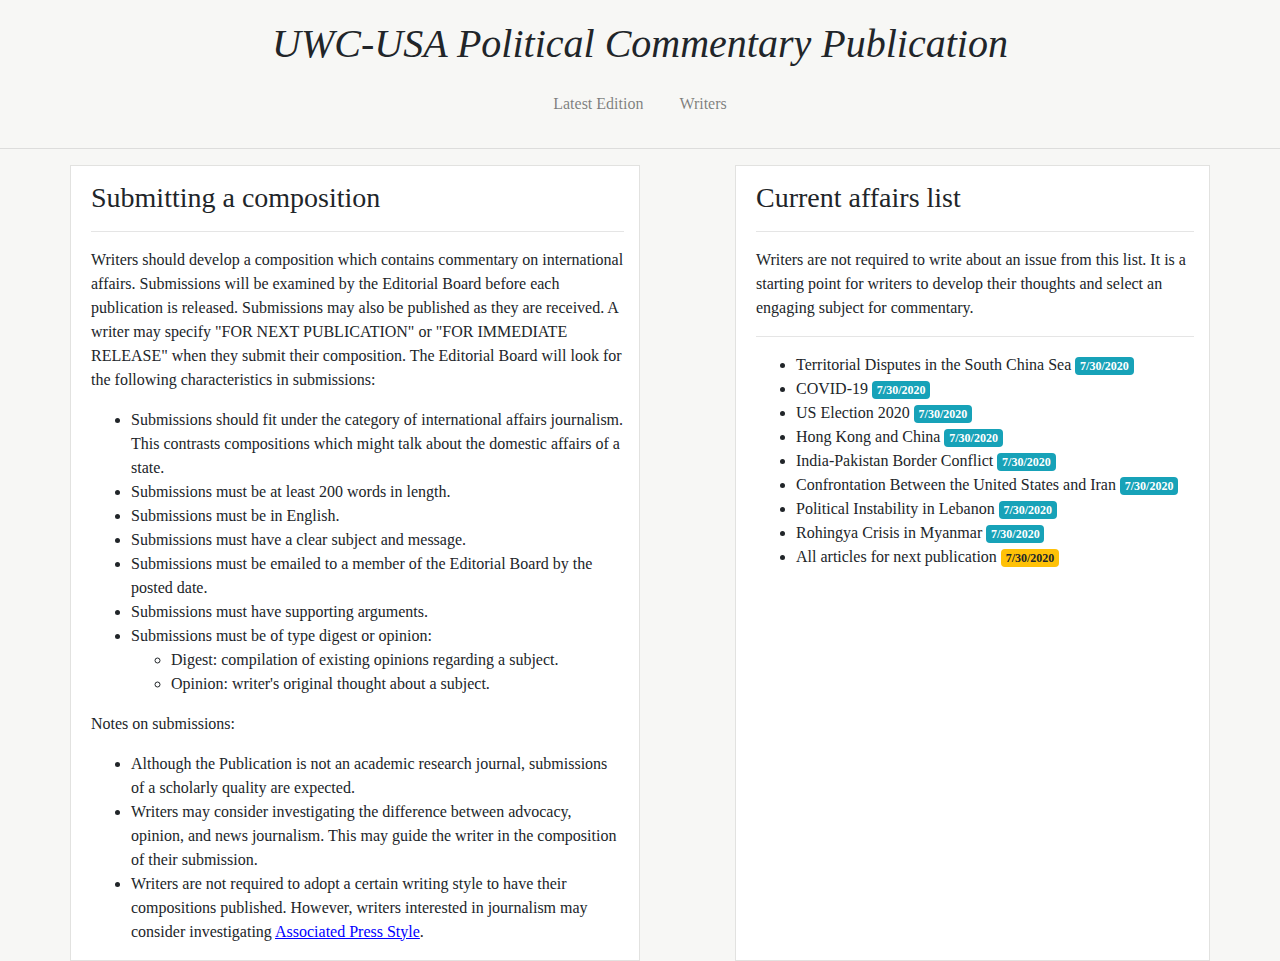
==== writers.html @ b9b09964 "first upload" ====
<html>
	<head>
		<!-- ©Nick Nazari 2020 -->
		<title>UWC-USA Political Commentary Publication</title>
		<link rel="stylesheet" href="https://stackpath.bootstrapcdn.com/bootstrap/4.3.1/css/bootstrap.min.css" integrity="sha384-ggOyR0iXCbMQv3Xipma34MD+dH/1fQ784/j6cY/iJTQUOhcWr7x9JvoRxT2MZw1T" crossorigin="anonymous">
		<script src="https://code.jquery.com/jquery-3.3.1.slim.min.js" integrity="sha384-q8i/X+965DzO0rT7abK41JStQIAqVgRVzpbzo5smXKp4YfRvH+8abtTE1Pi6jizo" crossorigin="anonymous"></script>
		<script src="https://cdnjs.cloudflare.com/ajax/libs/popper.js/1.14.7/umd/popper.min.js" integrity="sha384-UO2eT0CpHqdSJQ6hJty5KVphtPhzWj9WO1clHTMGa3JDZwrnQq4sF86dIHNDz0W1" crossorigin="anonymous"></script>
		<script src="https://stackpath.bootstrapcdn.com/bootstrap/4.3.1/js/bootstrap.min.js" integrity="sha384-JjSmVgyd0p3pXB1rRibZUAYoIIy6OrQ6VrjIEaFf/nJGzIxFDsf4x0xIM+B07jRM" crossorigin="anonymous"></script>
		<link rel="stylesheet" href="./pcp-style.css">
	</head>
	<body>
	<h1 id="site-title">UWC-USA Political Commentary Publication</h1>

	<nav class="navbar navbar-expand-sm navbar-light navbar-mod justify-content-center">
		<!--
		<a class="navbar-brand" href="#">
		UWC-USA Political Commentary Publication
		</a>
		-->
		<ul class="navbar-nav">
			<li class="nav-item">
				<a class="nav-link" href="./index.html">Latest Edition</a>
			</li>
			<!-- all editions button 
			<li class="nav-item dropdown">
				<a class="nav-link dropdown-toggle" href="#" id="navbardrop" data-toggle="dropdown">All Editions</a>
				<div class="dropdown-menu">
					<a class="dropdown-item" href="#">January 2020</a>
					<a class="dropdown-item" href="#">February 2020</a>
					<a class="dropdown-item" href="#">March 2020</a>
				</div>
			</li>
			-->
			<li class="nav-item">
				<a class="nav-link" href="./writers.html">Writers</a>
			</li>
			<!--
			<li class="nav-item">
				<a class="nav-link" href="./editorial_board.html">Editorial Board</a>
			</li>
			-->
		</ul>

	</nav>
	<hr>
	<!-- content -->
	<div class="container">
		<div class="row">
			<div class="col col-6 writers-col">
				<h3>Submitting a composition</h3>
				<hr>
				<p>
				Writers should develop a composition which contains commentary on international affairs. Submissions will be examined by the Editorial Board before each publication is released. Submissions may also be published as they are received. A writer may specify "FOR NEXT PUBLICATION" or "FOR IMMEDIATE RELEASE" when they submit their composition. The Editorial Board will look for the following characteristics in submissions:
				<ul>
					<li>Submissions should fit under the category of international affairs journalism. This contrasts compositions which might talk about the domestic affairs of a state.</li>
					<li>Submissions must be at least 200 words in length.</li>
					<li>Submissions must be in English.</li>
					<li>Submissions must have a clear subject and message.</li>
					<li>Submissions must be emailed to a member of the Editorial Board by the posted date.</li>
					<li>Submissions must have supporting arguments.</li>
					<li>Submissions must be of type digest or opinion:</li>
					<ul>
						<li>Digest: compilation of existing opinions regarding a subject.</li>
						<li>Opinion: writer's original thought about a subject.</li>
					</ul>
				</ul>
				</p>
				<p>
				Notes on submissions:
				<ul>
					<li>Although the Publication is not an academic research journal, submissions of a scholarly quality are expected.</li>
					<li>Writers may consider investigating the difference between advocacy, opinion, and news journalism. This may guide the writer in the composition of their submission.</li>
					<li>Writers are not required to adopt a certain writing style to have their compositions published. However, writers interested in journalism may consider investigating <a class="a-nonstandard" href="https://www.codot.gov/business/grants/safetygrants/documents/APStyleGuideCheatSheet.pdf">Associated Press Style</a>.</li>
				</p>
				
			</div>
			<div class="col col-1">
			</div>
			<div class="col col-5 writers-col">
				<h3>Current affairs list</h3>
				<hr>
				<p>Writers are not required to write about an issue from this list. It is a starting point for writers to develop their thoughts and select an engaging subject for commentary.
				<hr>
				<ul>
					<li>Territorial Disputes in the South China Sea <span class="badge badge-info">7/30/2020</span></li>
					<li>COVID-19 <span class="badge badge-info">7/30/2020</span></li>
					<li>US Election 2020 <span class="badge badge-info">7/30/2020</span></li>
					<li>Hong Kong and China <span class="badge badge-info">7/30/2020</span></li>
					<li>India-Pakistan Border Conflict <span class="badge badge-info">7/30/2020</span></li>
					<li>Confrontation Between the United States and Iran <span class="badge badge-info">7/30/2020</span></li>
					<li>Political Instability in Lebanon <span class="badge badge-info">7/30/2020</span></li>
					<li>Rohingya Crisis in Myanmar <span class="badge badge-info">7/30/2020</span></li>
					<li>All articles for next publication <span class="badge badge-warning">7/30/2020</span></li>
				</ul>
			</div>
		</div>
	</div>
	</body>
</html>
---- pcp-style.css ----
#site-title {
	margin-top: 20px;
	text-align: center;
	font-style: italic;
}

.navbar-mod {
	color: #ffffff;
}

.navbar-nav > li {
	padding-left: 10px;
	padding-right: 10px;
}

.article-container {
	background-color: #ffffff;
	padding: 15px;
	border: 1px solid #e2e2e0;
}

.article-col {
	background-color: #f7f7f5;
	margin: 10px 20px 10px 20px;
	border: 1px solid #e2e2e0;
	padding: 20px;
}

.writers-col {
	background-color: #ffffff;
	border: 1px solid #e2e2e0;
	padding-left: 20px;
	padding-top: 15px;
}

a {
	text-decoration: none;
	color: black;
}

.a-nonstandard {
	text-decoration: underline;
	color: blue;

}

.a-nonstandard:hover {
	text-decoration: none;
	color: blue;
}

a:hover {
	text-decoration: none;
	color: #484848;
}

body {
	font-family: "Times New Roman", Times, serif;
	background-color: #f7f7f5;
}

.badge {
	font-family: "Helvetica Neue";
}
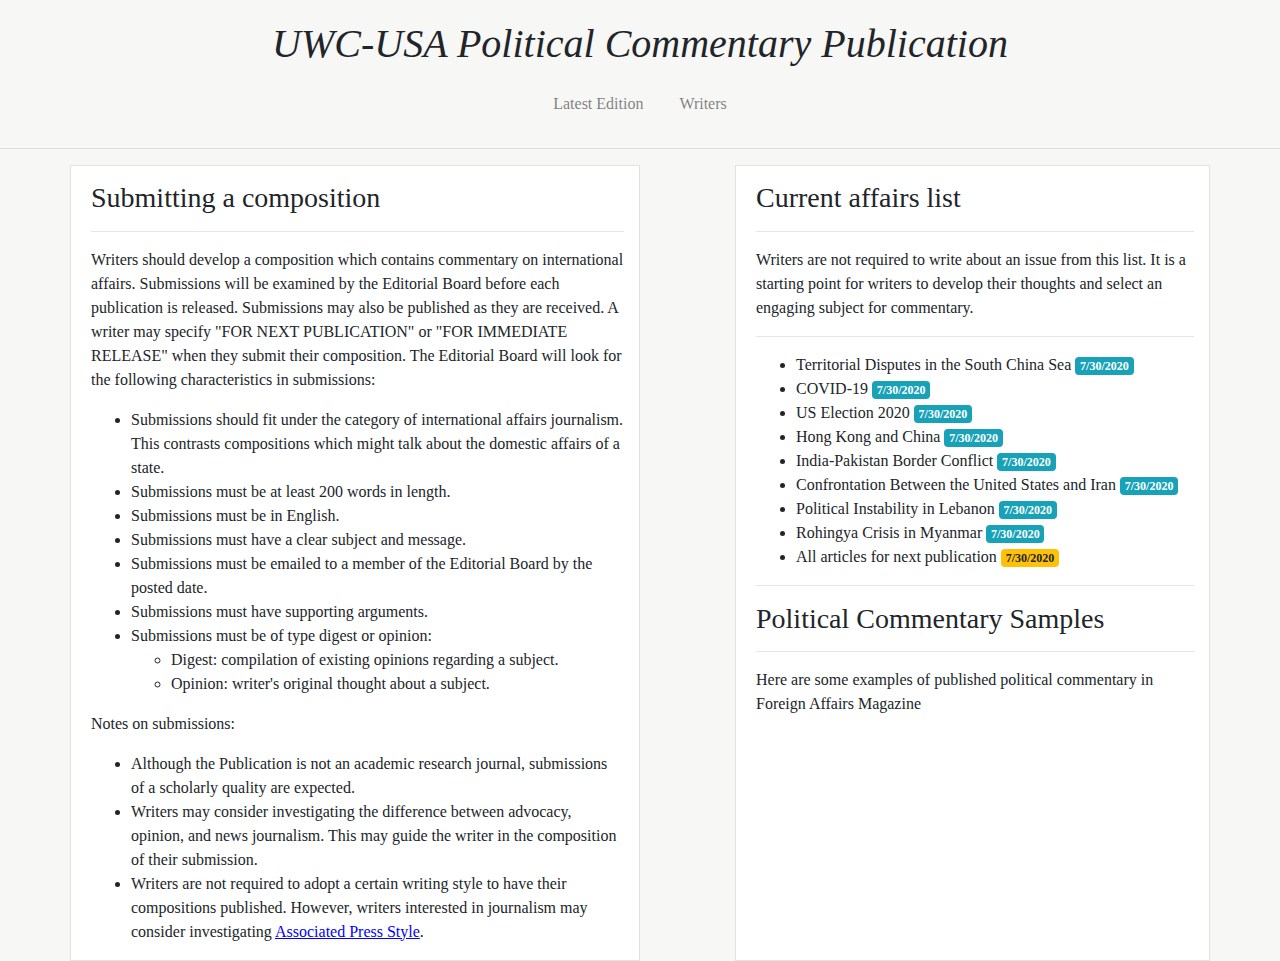
==== commit e8a36e9e: "updated writers page, index, added article page" ====
--- a/writers.html
+++ b/writers.html
@@ -92,6 +92,10 @@
 					<li>Rohingya Crisis in Myanmar <span class="badge badge-info">7/30/2020</span></li>
 					<li>All articles for next publication <span class="badge badge-warning">7/30/2020</span></li>
 				</ul>
+				<hr>
+				<h3>Political Commentary Samples</h3>
+				<hr>
+				<p>Here are some examples of published political commentary in Foreign Affairs Magazine</p>
 			</div>
 		</div>
 	</div>
--- a/pcp-style.css
+++ b/pcp-style.css
@@ -3,6 +3,8 @@
 	text-align: center;
 	font-style: italic;
 }
+ 
+/*  blue #2664a1 green #3d8d87 */
 
 .navbar-mod {
 	color: #ffffff;
@@ -22,7 +24,7 @@
 .article-col {
 	background-color: #f7f7f5;
 	margin: 10px 20px 10px 20px;
-	border: 1px solid #e2e2e0;
+	border: 1px solid #e2e2e0; 
 	padding: 20px;
 }
 
@@ -62,3 +64,10 @@
 .badge {
 	font-family: "Helvetica Neue";
 }
+
+.article-body {
+	background-color: #ffffff;
+	margin: 10px 20px 10px 20px;
+	padding: 20px;
+	border: 1px solid #e2e2e0;
+}
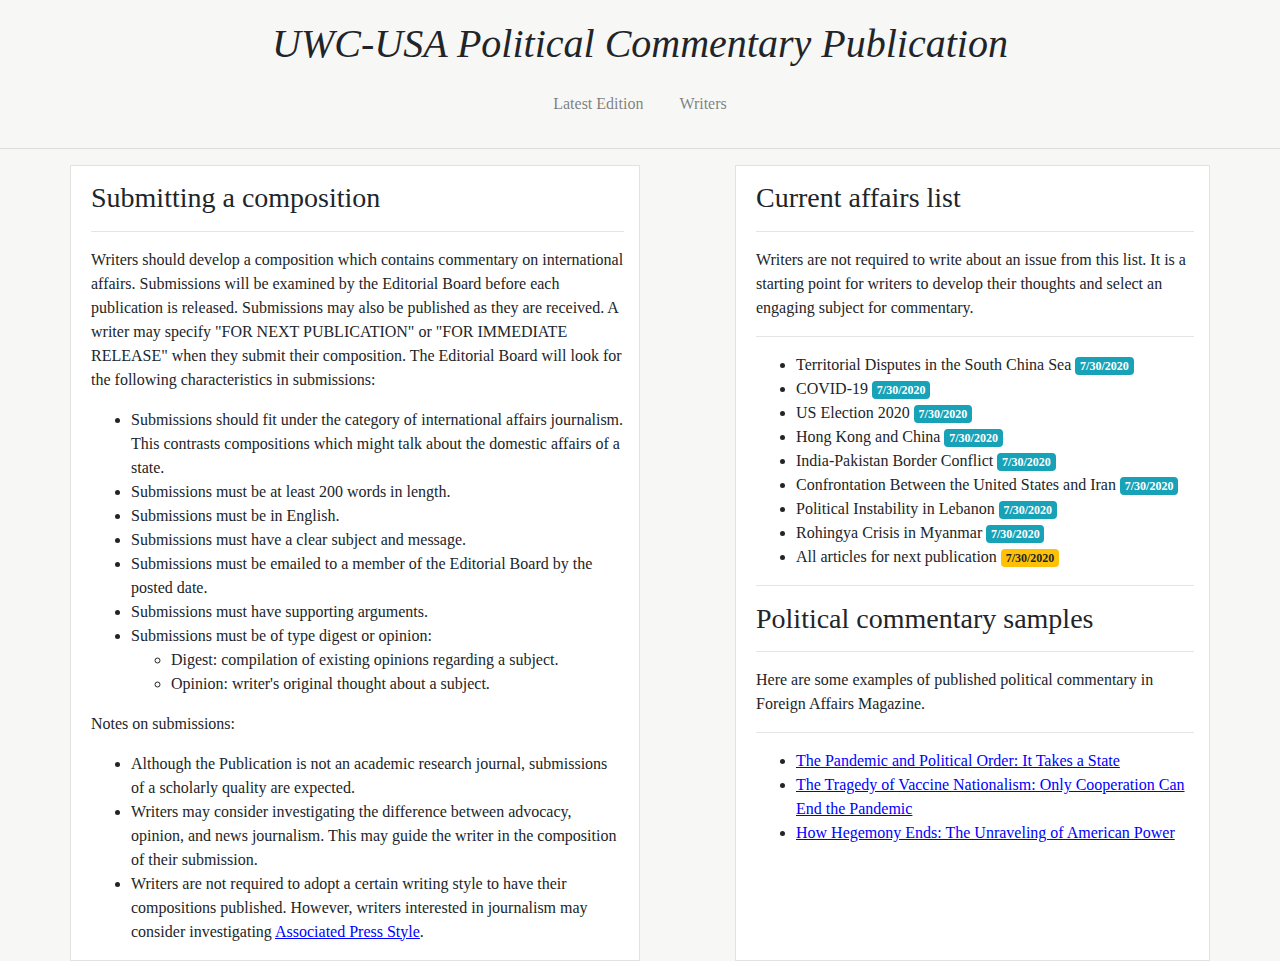
==== commit 4a13e389: "release 1 update 1" ====
--- a/writers.html
+++ b/writers.html
@@ -93,9 +93,15 @@
 					<li>All articles for next publication <span class="badge badge-warning">7/30/2020</span></li>
 				</ul>
 				<hr>
-				<h3>Political Commentary Samples</h3>
+				<h3>Political commentary samples</h3>
 				<hr>
-				<p>Here are some examples of published political commentary in Foreign Affairs Magazine</p>
+				<p>Here are some examples of published political commentary in Foreign Affairs Magazine.</p>
+				<hr>
+				<ul>
+					<li><a class="a-nonstandard" href="https://www.foreignaffairs.com/articles/world/2020-06-09/pandemic-and-political-order">The Pandemic and Political Order: It Takes a State</a></li>
+					<li><a class="a-nonstandard" href="https://www.foreignaffairs.com/articles/united-states/2020-07-27/vaccine-nationalism-pandemic">The Tragedy of Vaccine Nationalism: Only Cooperation Can End the Pandemic</a></li>
+					<li><a class="a-nonstandard" href="https://www.foreignaffairs.com/articles/united-states/2020-06-09/how-hegemony-ends">How Hegemony Ends: The Unraveling of American Power</a></li>
+				</ul>
 			</div>
 		</div>
 	</div>
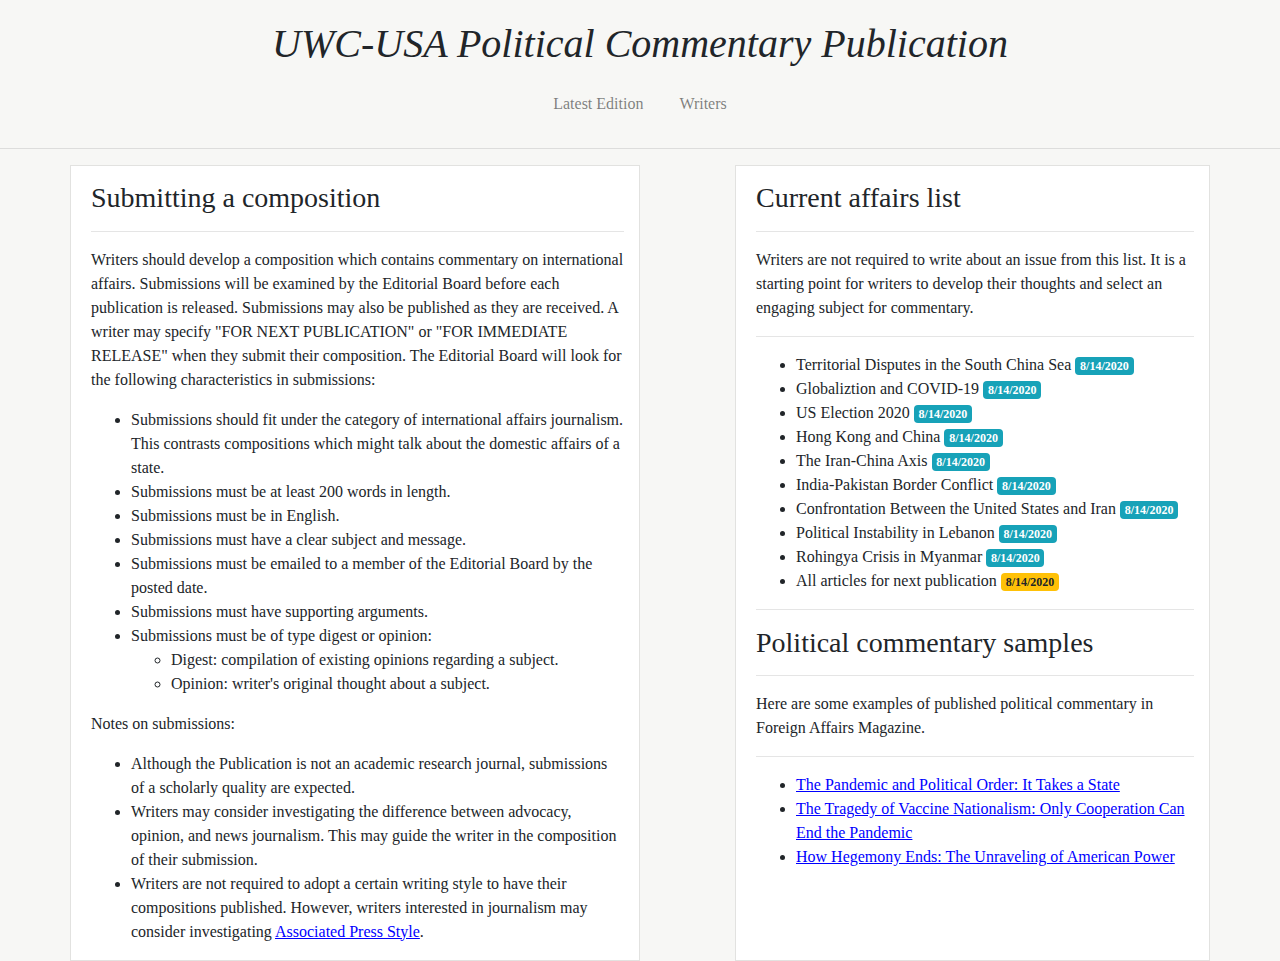
==== commit 0de47fa3: "updated CA list" ====
--- a/writers.html
+++ b/writers.html
@@ -82,15 +82,16 @@
 				<p>Writers are not required to write about an issue from this list. It is a starting point for writers to develop their thoughts and select an engaging subject for commentary.
 				<hr>
 				<ul>
-					<li>Territorial Disputes in the South China Sea <span class="badge badge-info">7/30/2020</span></li>
-					<li>COVID-19 <span class="badge badge-info">7/30/2020</span></li>
-					<li>US Election 2020 <span class="badge badge-info">7/30/2020</span></li>
-					<li>Hong Kong and China <span class="badge badge-info">7/30/2020</span></li>
-					<li>India-Pakistan Border Conflict <span class="badge badge-info">7/30/2020</span></li>
-					<li>Confrontation Between the United States and Iran <span class="badge badge-info">7/30/2020</span></li>
-					<li>Political Instability in Lebanon <span class="badge badge-info">7/30/2020</span></li>
-					<li>Rohingya Crisis in Myanmar <span class="badge badge-info">7/30/2020</span></li>
-					<li>All articles for next publication <span class="badge badge-warning">7/30/2020</span></li>
+					<li>Territorial Disputes in the South China Sea <span class="badge badge-info">8/14/2020</span></li>
+					<li>Globaliztion and COVID-19 <span class="badge badge-info">8/14/2020</span></li>
+					<li>US Election 2020 <span class="badge badge-info">8/14/2020</span></li>
+					<li>Hong Kong and China <span class="badge badge-info">8/14/2020</span></li>
+					<li>The Iran-China Axis <span class="badge badge-info">8/14/2020</span></li>
+					<li>India-Pakistan Border Conflict <span class="badge badge-info">8/14/2020</span></li>
+					<li>Confrontation Between the United States and Iran <span class="badge badge-info">8/14/2020</span></li>
+					<li>Political Instability in Lebanon <span class="badge badge-info">8/14/2020</span></li>
+					<li>Rohingya Crisis in Myanmar <span class="badge badge-info">8/14/2020</span></li>
+					<li>All articles for next publication <span class="badge badge-warning">8/14/2020</span></li>
 				</ul>
 				<hr>
 				<h3>Political commentary samples</h3>
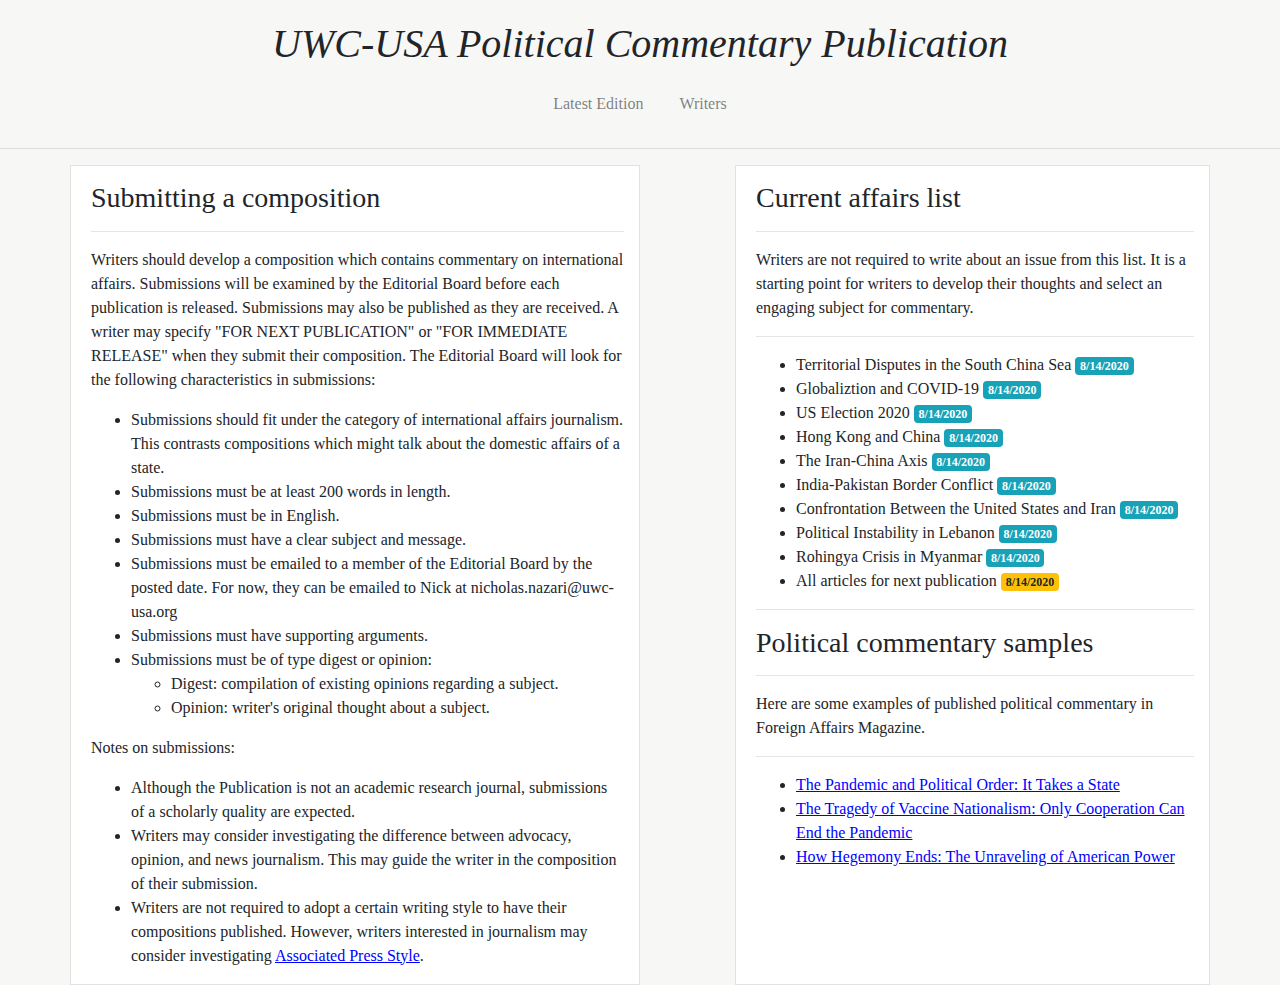
==== commit 4149fa88: "added email for submissions" ====
--- a/writers.html
+++ b/writers.html
@@ -56,7 +56,8 @@
 					<li>Submissions must be at least 200 words in length.</li>
 					<li>Submissions must be in English.</li>
 					<li>Submissions must have a clear subject and message.</li>
-					<li>Submissions must be emailed to a member of the Editorial Board by the posted date.</li>
+					<li>Submissions must be emailed to a member of the Editorial Board by the posted date.
+					For now, they can be emailed to Nick at nicholas.nazari@uwc-usa.org</li>
 					<li>Submissions must have supporting arguments.</li>
 					<li>Submissions must be of type digest or opinion:</li>
 					<ul>
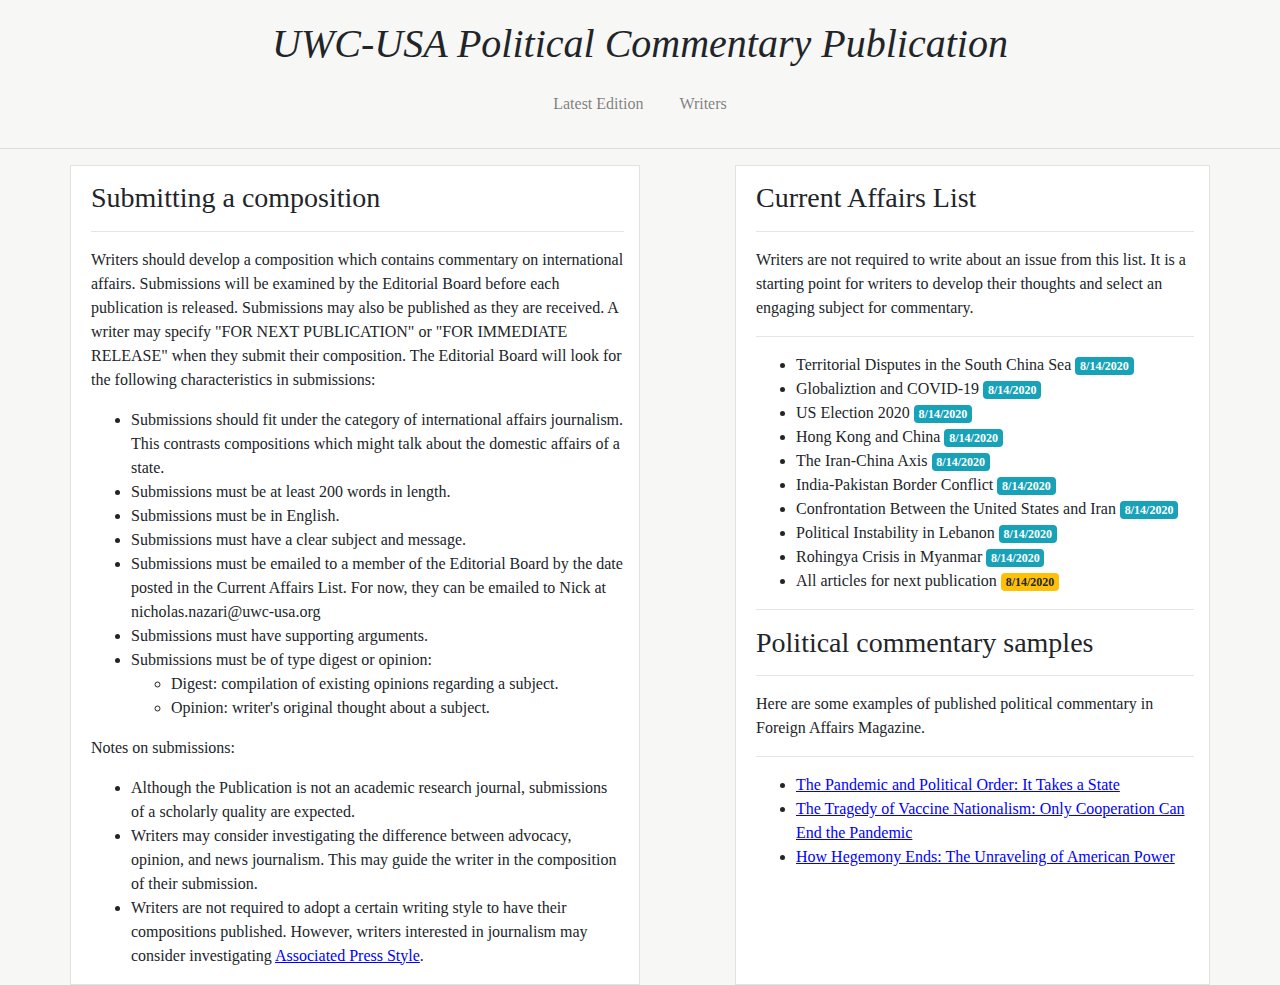
==== commit 93fba820: "updated writers page with more information" ====
--- a/writers.html
+++ b/writers.html
@@ -56,7 +56,7 @@
 					<li>Submissions must be at least 200 words in length.</li>
 					<li>Submissions must be in English.</li>
 					<li>Submissions must have a clear subject and message.</li>
-					<li>Submissions must be emailed to a member of the Editorial Board by the posted date.
+					<li>Submissions must be emailed to a member of the Editorial Board by the date posted in the Current Affairs List.
 					For now, they can be emailed to Nick at nicholas.nazari@uwc-usa.org</li>
 					<li>Submissions must have supporting arguments.</li>
 					<li>Submissions must be of type digest or opinion:</li>
@@ -78,7 +78,7 @@
 			<div class="col col-1">
 			</div>
 			<div class="col col-5 writers-col">
-				<h3>Current affairs list</h3>
+				<h3>Current Affairs List</h3>
 				<hr>
 				<p>Writers are not required to write about an issue from this list. It is a starting point for writers to develop their thoughts and select an engaging subject for commentary.
 				<hr>
